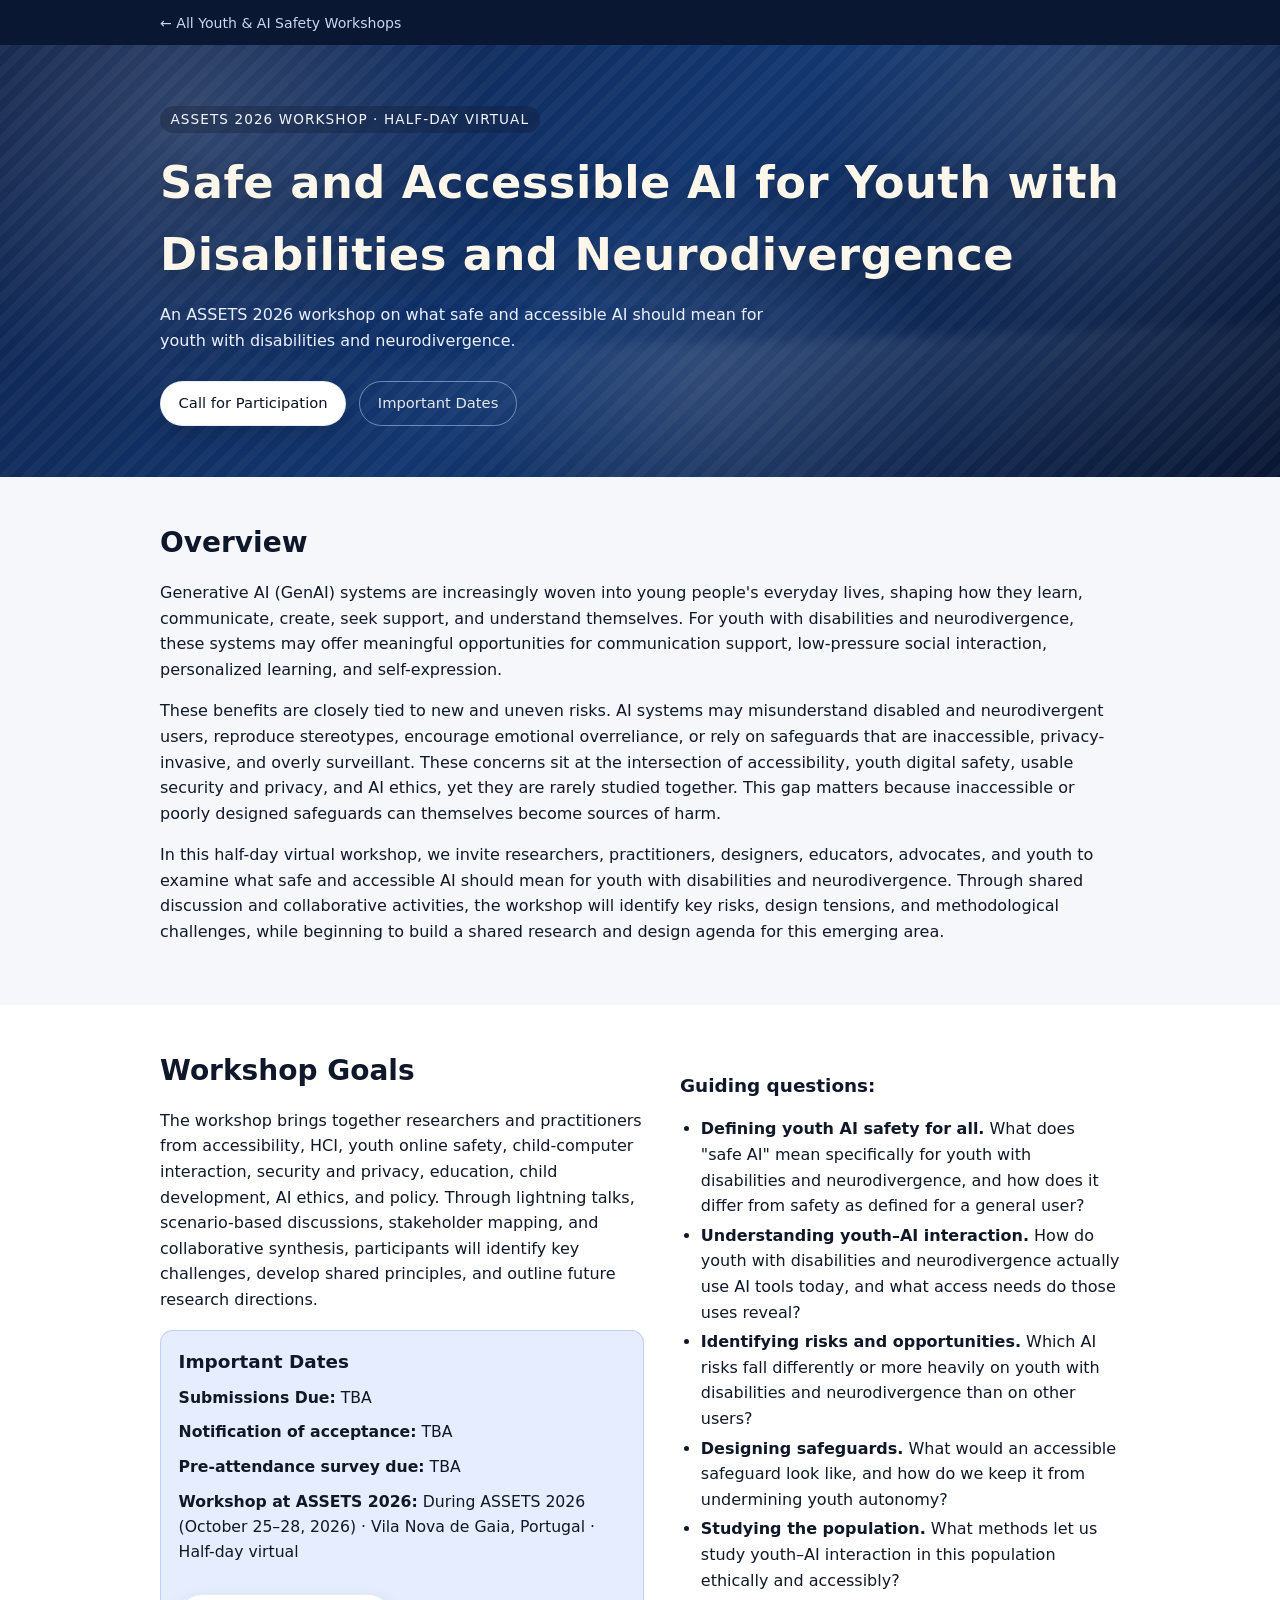
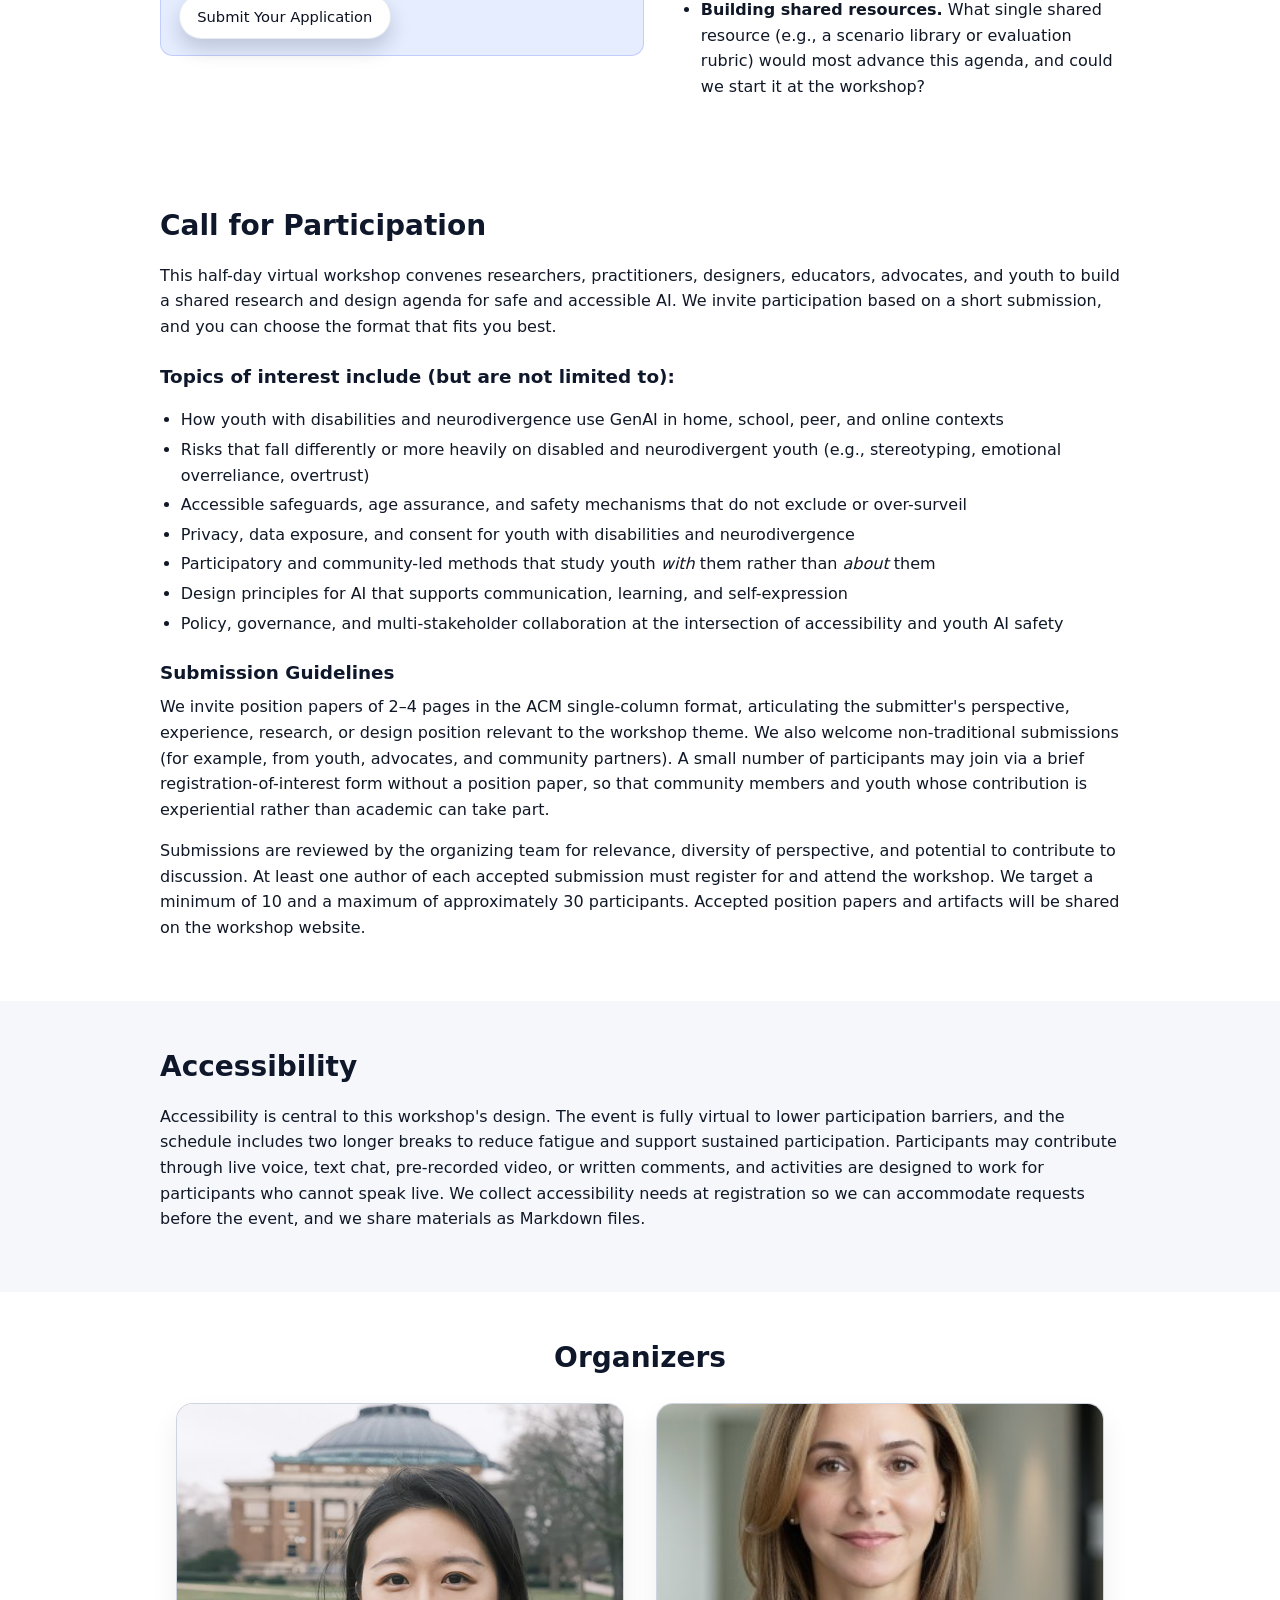
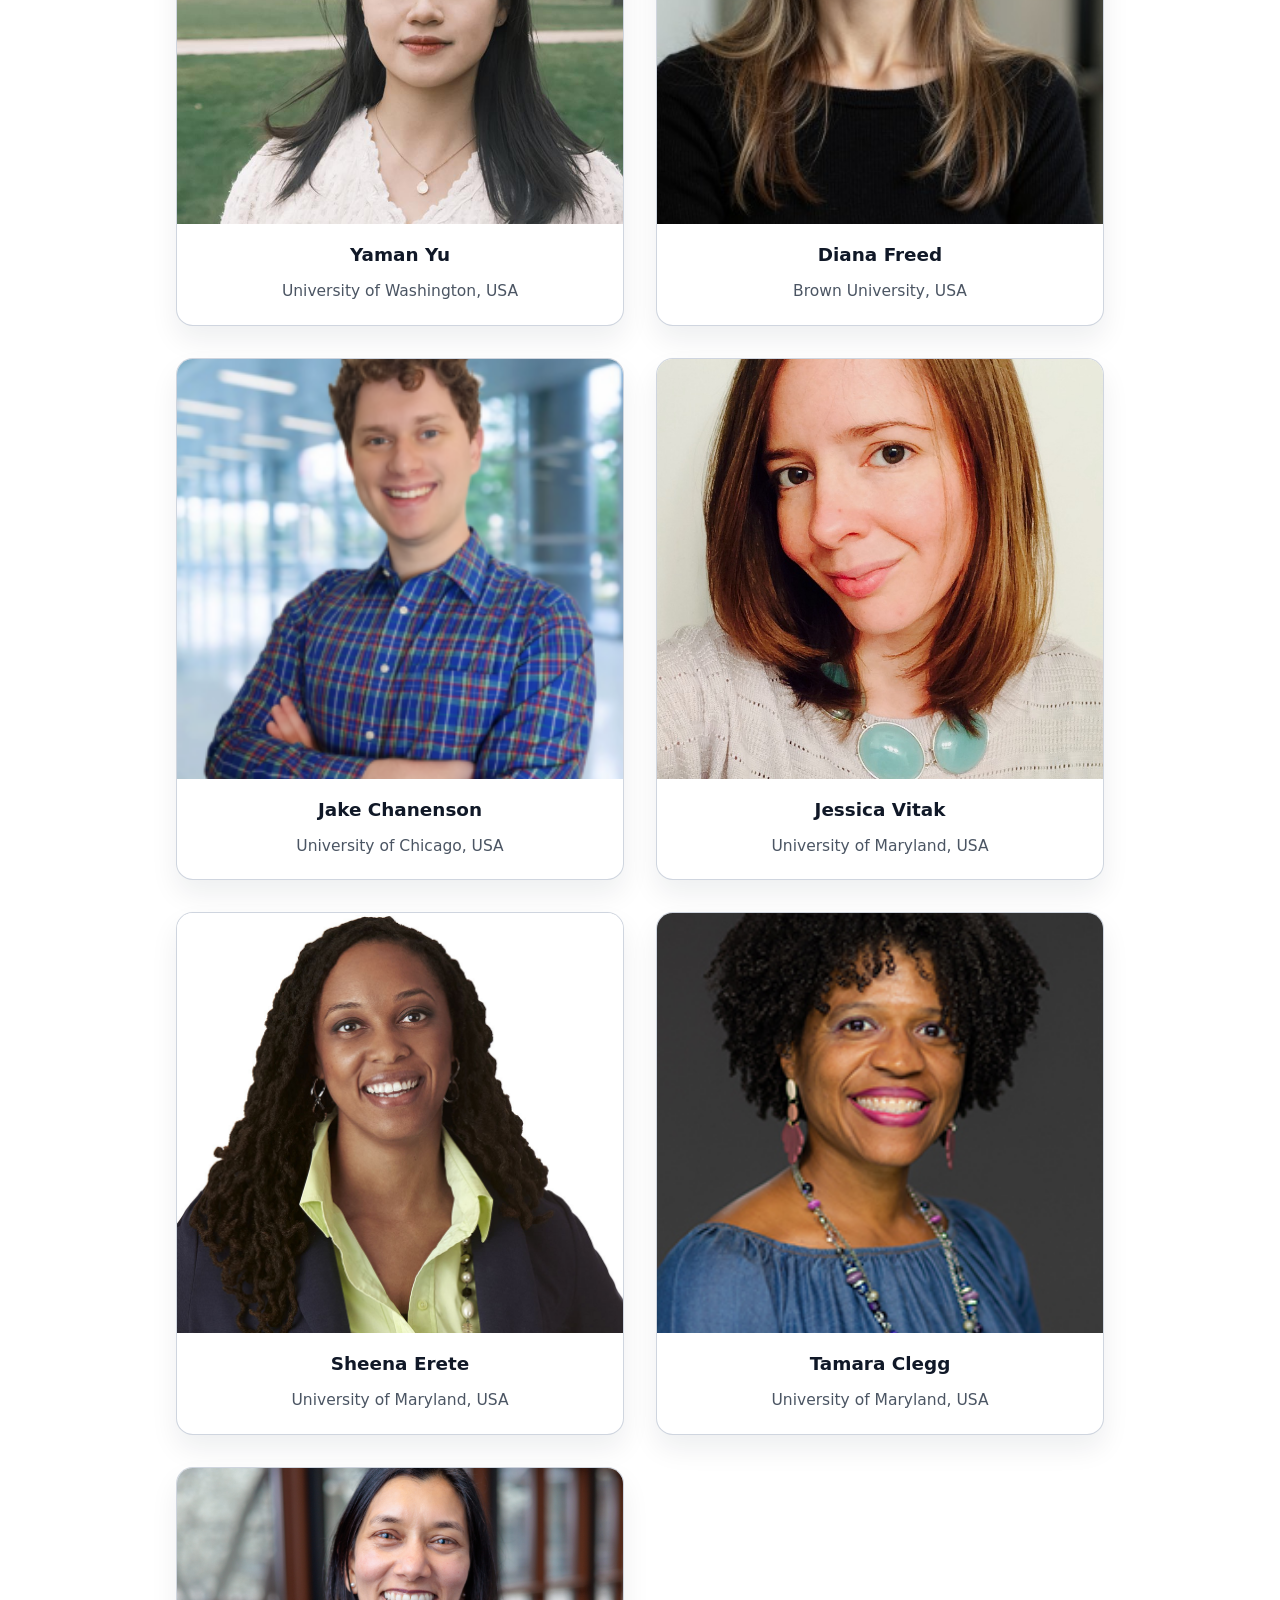
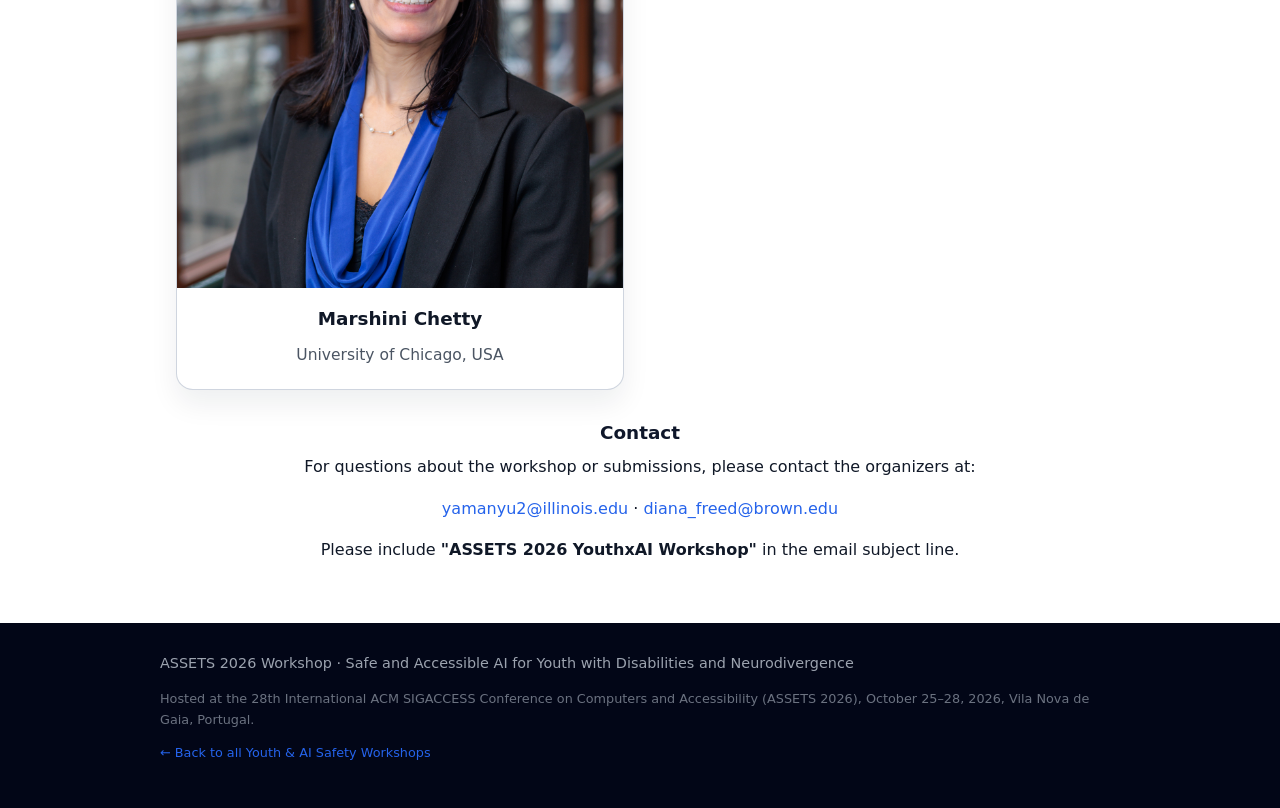
==== workshops/2026_assets/index.html @ 7a335ce5 "ASSETS 2026" ====
<!DOCTYPE html>
<html lang="en">
  <head>
    <meta charset="UTF-8" />
    <meta
      name="viewport"
      content="width=device-width, initial-scale=1.0"
    />
    <title>Safe and Accessible AI for Youth with Disabilities and Neurodivergence – ASSETS 2026 Workshop</title>
    <link rel="stylesheet" href="../../assets/css/style.css?v=10" />
  </head>
  <body>
    <div class="breadcrumb-bar">
      <div class="breadcrumb-inner">
        <a href="../../index.html">&larr; All Youth &amp; AI Safety Workshops</a>
      </div>
    </div>

    <header class="hero">
      <div class="hero-inner">
        <p class="tag">ASSETS 2026 Workshop · Half-Day Virtual</p>
        <h1>Safe and Accessible AI for Youth with Disabilities and Neurodivergence</h1>
        <p class="subtitle">
          An ASSETS 2026 workshop on what safe and accessible AI should mean for youth with disabilities and
          neurodivergence.
        </p>
        <a href="#call-for-participation" class="button primary">Call for Participation</a>
        <a href="#important-dates" class="button ghost">Important Dates</a>
      </div>
    </header>

    <main>
      <section id="overview" class="section">
        <div class="section-inner">
          <h2>Overview</h2>
          <p>
            Generative AI (GenAI) systems are increasingly woven into young people's everyday lives, shaping how they
            learn, communicate, create, seek support, and understand themselves. For youth with disabilities and
            neurodivergence, these systems may offer meaningful opportunities for communication support, low-pressure
            social interaction, personalized learning, and self-expression.
          </p>
          <p>
            These benefits are closely tied to new and uneven risks. AI systems may misunderstand disabled and
            neurodivergent users, reproduce stereotypes, encourage emotional overreliance, or rely on safeguards that are
            inaccessible, privacy-invasive, and overly surveillant. These concerns sit at the intersection of
            accessibility, youth digital safety, usable security and privacy, and AI ethics, yet they are rarely studied
            together. This gap matters because inaccessible or poorly designed safeguards can themselves become sources
            of harm.
          </p>
          <p>
            In this half-day virtual workshop, we invite researchers, practitioners, designers, educators, advocates, and
            youth to examine what safe and accessible AI should mean for youth with disabilities and neurodivergence.
            Through shared discussion and collaborative activities, the workshop will identify key risks, design
            tensions, and methodological challenges, while beginning to build a shared research and design agenda for
            this emerging area.
          </p>
        </div>
      </section>

      <section id="goals" class="section alt">
        <div class="section-inner two-column">
          <div>
            <h2>Workshop Goals</h2>
            <p>
              The workshop brings together researchers and practitioners from accessibility, HCI, youth online safety,
              child-computer interaction, security and privacy, education, child development, AI ethics, and policy.
              Through lightning talks, scenario-based discussions, stakeholder mapping, and collaborative synthesis,
              participants will identify key challenges, develop shared principles, and outline future research
              directions.
            </p>
            <div id="important-dates" class="inline-dates">
              <h3>Important Dates</h3>
              <ul>
                <li><strong>Submissions Due:</strong> TBA</li>
                <li><strong>Notification of acceptance:</strong> TBA</li>
                <li><strong>Pre-attendance survey due:</strong> TBA</li>
                <li><strong>Workshop at ASSETS 2026:</strong> During ASSETS 2026 (October 25–28, 2026) · Vila Nova de Gaia, Portugal · Half-day virtual</li>
              </ul>
              <p style="margin-top: 1.5rem; margin-bottom: 0;">
                <a href="#call-for-participation" class="button primary">Submit Your Application</a>
              </p>
            </div>
          </div>
          <div>
            <h3>Guiding questions:</h3>
            <ul>
              <li>
                <strong>Defining youth AI safety for all.</strong> What does "safe AI" mean specifically for youth with
                disabilities and neurodivergence, and how does it differ from safety as defined for a general user?
              </li>
              <li>
                <strong>Understanding youth–AI interaction.</strong> How do youth with disabilities and neurodivergence
                actually use AI tools today, and what access needs do those uses reveal?
              </li>
              <li>
                <strong>Identifying risks and opportunities.</strong> Which AI risks fall differently or more heavily on
                youth with disabilities and neurodivergence than on other users?
              </li>
              <li>
                <strong>Designing safeguards.</strong> What would an accessible safeguard look like, and how do we keep
                it from undermining youth autonomy?
              </li>
              <li>
                <strong>Studying the population.</strong> What methods let us study youth–AI interaction in this
                population ethically and accessibly?
              </li>
              <li>
                <strong>Building shared resources.</strong> What single shared resource (e.g., a scenario library or
                evaluation rubric) would most advance this agenda, and could we start it at the workshop?
              </li>
            </ul>
          </div>
        </div>
      </section>

      <section id="call-for-participation" class="section alt">
        <div class="section-inner">
          <h2>Call for Participation</h2>
          <p>
            This half-day virtual workshop convenes researchers, practitioners, designers, educators, advocates, and
            youth to build a shared research and design agenda for safe and accessible AI. We invite participation based
            on a short submission, and you can choose the format that fits you best.
          </p>
          <h3>Topics of interest include (but are not limited to):</h3>
          <ul>
            <li>How youth with disabilities and neurodivergence use GenAI in home, school, peer, and online contexts</li>
            <li>Risks that fall differently or more heavily on disabled and neurodivergent youth (e.g., stereotyping, emotional overreliance, overtrust)</li>
            <li>Accessible safeguards, age assurance, and safety mechanisms that do not exclude or over-surveil</li>
            <li>Privacy, data exposure, and consent for youth with disabilities and neurodivergence</li>
            <li>Participatory and community-led methods that study youth <em>with</em> them rather than <em>about</em> them</li>
            <li>Design principles for AI that supports communication, learning, and self-expression</li>
            <li>Policy, governance, and multi-stakeholder collaboration at the intersection of accessibility and youth AI safety</li>
          </ul>

          <h3>Submission Guidelines</h3>
          <p>
            We invite position papers of 2–4 pages in the ACM single-column format, articulating the submitter's
            perspective, experience, research, or design position relevant to the workshop theme. We also welcome
            non-traditional submissions (for example, from youth, advocates, and community partners). A small number of
            participants may join via a brief registration-of-interest form without a position paper, so that community
            members and youth whose contribution is experiential rather than academic can take part.
          </p>
          <p>
            Submissions are reviewed by the organizing team for relevance, diversity of perspective, and potential to
            contribute to discussion. At least one author of each accepted submission must register for and attend the
            workshop. We target a minimum of 10 and a maximum of approximately 30 participants. Accepted position papers
            and artifacts will be shared on the workshop website.
          </p>
        </div>
      </section>

      <section id="accessibility" class="section">
        <div class="section-inner">
          <h2>Accessibility</h2>
          <p>
            Accessibility is central to this workshop's design. The event is fully virtual to lower participation
            barriers, and the schedule includes two longer breaks to reduce fatigue and support sustained participation.
            Participants may contribute through live voice, text chat, pre-recorded video, or written comments, and
            activities are designed to work for participants who cannot speak live. We collect accessibility needs at
            registration so we can accommodate requests before the event, and we share materials as Markdown files.
          </p>
        </div>
      </section>

      <section id="organizers" class="section alt">
        <div class="section-inner">
          <h2 class="organizers-title">Organizers</h2>
          <div class="organizers-full">
            <div class="organizers-grid">
              <div class="organizer-card">
                <img class="organizer-photo" src="../../assets/img/organizers/yaman.jpg" alt="Yaman Yu" />
                <div class="organizer-info">
                  <p class="organizer-name">Yaman Yu</p>
                  <p class="organizer-affiliation">University of Washington, USA</p>
                </div>
              </div>
              <div class="organizer-card">
                <img class="organizer-photo" src="../../assets/img/organizers/Diana.jpeg" alt="Diana Freed" />
                <div class="organizer-info">
                  <p class="organizer-name">Diana Freed</p>
                  <p class="organizer-affiliation">Brown University, USA</p>
                </div>
              </div>
              <div class="organizer-card">
                <img class="organizer-photo" src="../../assets/img/organizers/Jake.png" alt="Jake Chanenson" />
                <div class="organizer-info">
                  <p class="organizer-name">Jake Chanenson</p>
                  <p class="organizer-affiliation">University of Chicago, USA</p>
                </div>
              </div>
              <div class="organizer-card">
                <img class="organizer-photo" src="../../assets/img/organizers/jessica.jpg" alt="Jessica Vitak" />
                <div class="organizer-info">
                  <p class="organizer-name">Jessica Vitak</p>
                  <p class="organizer-affiliation">University of Maryland, USA</p>
                </div>
              </div>
              <div class="organizer-card">
                <img class="organizer-photo" src="../../assets/img/organizers/Sheena.jpg" alt="Sheena Erete" />
                <div class="organizer-info">
                  <p class="organizer-name">Sheena Erete</p>
                  <p class="organizer-affiliation">University of Maryland, USA</p>
                </div>
              </div>
              <div class="organizer-card">
                <img class="organizer-photo" src="../../assets/img/organizers/tammy.jpg" alt="Tamara Clegg" />
                <div class="organizer-info">
                  <p class="organizer-name">Tamara Clegg</p>
                  <p class="organizer-affiliation">University of Maryland, USA</p>
                </div>
              </div>
              <div class="organizer-card">
                <img class="organizer-photo" src="../../assets/img/organizers/Marshini.jpg" alt="Marshini Chetty" />
                <div class="organizer-info">
                  <p class="organizer-name">Marshini Chetty</p>
                  <p class="organizer-affiliation">University of Chicago, USA</p>
                </div>
              </div>
            </div>
            <div class="contact-block">
              <h3>Contact</h3>
              <p>
                For questions about the workshop or submissions, please contact the organizers at:
              </p>
              <p class="contact">
                <a href="mailto:yamanyu2@illinois.edu">yamanyu2@illinois.edu</a> ·
                <a href="mailto:diana_freed@brown.edu">diana_freed@brown.edu</a>
              </p>
              <p>
                Please include <strong>"ASSETS 2026 YouthxAI Workshop"</strong> in the email subject line.
              </p>
            </div>
          </div>
        </div>
      </section>
    </main>

    <footer class="footer">
      <div class="footer-inner">
        <p>
          ASSETS 2026 Workshop · Safe and Accessible AI for Youth with Disabilities and Neurodivergence
        </p>
        <p class="small">
          Hosted at the 28th International ACM SIGACCESS Conference on Computers and Accessibility (ASSETS 2026),
          October 25–28, 2026, Vila Nova de Gaia, Portugal.
        </p>
        <p class="small"><a href="../../index.html">&larr; Back to all Youth &amp; AI Safety Workshops</a></p>
      </div>
    </footer>
  </body>
</html>
---- assets/css/style.css ----
/* Base layout */
*,
*::before,
*::after {
  box-sizing: border-box;
}

html,
body {
  margin: 0;
  padding: 0;
  font-family: system-ui, -apple-system, BlinkMacSystemFont, "Segoe UI", sans-serif;
  color: #101827;
  background-color: #f5f7fb;
}

body {
  line-height: 1.6;
}

a {
  color: #2563eb;
  text-decoration: none;
}

a:hover {
  text-decoration: underline;
}

h1,
h2,
h3 {
  margin-top: 0;
  color: #0f172a;
}

p {
  margin-top: 0;
}

main {
  display: block;
}

/* Hero */
.hero {
  background: linear-gradient(135deg, #0e2047 0%, #123670 48%, #0a1733 100%);
  color: #f3f6ff;
  padding: 3.8rem 1.5rem 3.2rem;
  position: relative;
  overflow: hidden;
}

.hero-inner {
  max-width: 960px;
  margin: 0 auto;
  position: relative;
  z-index: 1;
}

.hero::before {
  content: "";
  position: absolute;
  inset: 0;
  background: radial-gradient(circle at 15% 18%, rgba(255, 255, 255, 0.16), transparent 26%),
    radial-gradient(circle at 85% 12%, rgba(255, 255, 255, 0.12), transparent 24%),
    radial-gradient(circle at 55% 78%, rgba(255, 255, 255, 0.1), transparent 30%),
    repeating-linear-gradient(135deg, rgba(255, 255, 255, 0.04) 0, rgba(255, 255, 255, 0.04) 8px, transparent 8px, transparent 16px);
  pointer-events: none;
  opacity: 0.9;
}

.hero::after {
  content: "";
  position: absolute;
  bottom: -80px;
  left: 10%;
  width: 120%;
  height: 220px;
  background: radial-gradient(ellipse at top, rgba(255, 255, 255, 0.08), transparent 55%);
  filter: blur(6px);
  transform: rotate(-2deg);
  pointer-events: none;
}

.hero h1 {
  font-size: clamp(2.1rem, 3vw + 1rem, 2.8rem);
  margin-bottom: 0.75rem;
  color: #fdf7eb;
  letter-spacing: 0.01em;
  text-shadow: 0 12px 32px rgba(0, 0, 0, 0.3), 0 0 1px rgba(0, 0, 0, 0.35);
}

.tag {
  display: inline-block;
  font-size: 0.85rem;
  text-transform: uppercase;
  letter-spacing: 0.08em;
  padding: 0.15rem 0.65rem;
  border-radius: 999px;
  background: rgba(15, 23, 42, 0.28);
  backdrop-filter: blur(4px);
  margin-bottom: 0.9rem;
}

.subtitle {
  max-width: 40rem;
  font-size: 1rem;
  margin-bottom: 1.3rem;
  color: #e9f0ff;
  text-shadow: 0 8px 24px rgba(0, 0, 0, 0.26);
}

.button {
  display: inline-block;
  padding: 0.6rem 1.1rem;
  border-radius: 999px;
  border: 1px solid transparent;
  font-weight: 500;
  font-size: 0.92rem;
  margin-right: 0.5rem;
  margin-top: 0.4rem;
  cursor: pointer;
  transition: background-color 0.15s ease, color 0.15s ease, border-color 0.15s ease,
    box-shadow 0.15s ease, transform 0.08s ease;
}

.button.primary {
  background: #ffffff;
  color: #0b1120;
  border-color: rgba(226, 232, 240, 0.8);
  box-shadow: 0 10px 20px rgba(15, 23, 42, 0.18);
}

.button.primary:hover {
  background: #e5e7eb;
  text-decoration: none;
  transform: translateY(-1px);
  box-shadow: 0 14px 26px rgba(15, 23, 42, 0.18);
}

.button.ghost {
  background: transparent;
  color: #e5e7eb;
  border-color: rgba(191, 219, 254, 0.5);
}

.button.ghost:hover {
  background: rgba(15, 23, 42, 0.46);
  text-decoration: none;
}

/* Sections */
.section {
  padding: 2.75rem 1.5rem;
}

.section.alt {
  background-color: #ffffff;
}

.section-inner {
  max-width: 960px;
  margin: 0 auto;
}

.section h2 {
  font-size: 1.75rem;
  margin-bottom: 0.9rem;
}

.section h3 {
  font-size: 1.15rem;
  margin-top: 1.4rem;
  margin-bottom: 0.4rem;
}

.section p + p {
  margin-top: 0.6rem;
}

.note {
  font-size: 0.9rem;
  color: #4b5563;
  background-color: #e5edff;
  border-radius: 0.6rem;
  padding: 0.7rem 0.9rem;
  border: 1px solid rgba(129, 140, 248, 0.4);
  margin-top: 0.9rem;
}

ul,
ol {
  padding-left: 1.3rem;
}

li + li {
  margin-top: 0.25rem;
}

/* Two-column layout */
.two-column {
  display: grid;
  grid-template-columns: minmax(0, 1.1fr) minmax(0, 1fr);
  gap: 2.25rem;
  align-items: flex-start;
}

@media (max-width: 768px) {
  .two-column {
    grid-template-columns: minmax(0, 1fr);
  }

  .hero {
    padding-top: 2.6rem;
    padding-bottom: 2.4rem;
  }
}

/* Dates grid */
.dates-grid {
  display: grid;
  grid-template-columns: repeat(auto-fit, minmax(210px, 1fr));
  gap: 1.1rem;
  margin-top: 1.3rem;
}

.date-card {
  background-color: #ffffff;
  border-radius: 0.75rem;
  padding: 0.9rem 1rem;
  border: 1px solid rgba(148, 163, 184, 0.45);
  box-shadow: 0 10px 22px rgba(15, 23, 42, 0.04);
}

.date-label {
  font-size: 0.85rem;
  text-transform: uppercase;
  letter-spacing: 0.06em;
  color: #6b7280;
  margin-bottom: 0.25rem;
}

.date-value {
  font-weight: 600;
  color: #111827;
}

/* Inline dates block */
.inline-dates {
  margin-top: 1.1rem;
  padding: 1rem 1.1rem;
  background-color: #e5edff;
  border: 1px solid rgba(129, 140, 248, 0.35);
  border-radius: 0.8rem;
}

.inline-dates h3 {
  margin: 0 0 0.5rem;
}

.inline-dates ul {
  list-style: none;
  padding-left: 0;
  margin: 0;
  display: grid;
  gap: 0.35rem;
}

.inline-dates li {
  font-size: 0.98rem;
}

/* Organizers */
.organizers-title {
  text-align: center;
  margin-bottom: 0.4rem;
}

.organizers-full {
  max-width: 1200px;
  width: calc(100% - 2rem);
  margin: 0 auto;
}

.organizers-grid {
  display: grid;
  grid-template-columns: repeat(auto-fit, minmax(300px, 1fr));
  gap: 2rem;
  margin-top: 1.4rem;
}

.organizer-card {
  display: flex;
  flex-direction: column;
  align-items: center;
  background-color: #ffffff;
  border-radius: 1.05rem;
  overflow: hidden;
  border: 1px solid rgba(148, 163, 184, 0.45);
  box-shadow: 0 14px 28px rgba(15, 23, 42, 0.07);
}

.organizer-photo {
  width: 100%;
  height: 420px;
  object-fit: cover;
  background: #e5e7eb;
  display: block;
}

.organizer-info {
  display: flex;
  flex-direction: column;
  align-items: center;
  text-align: center;
  padding: 1rem 1.2rem 1.3rem;
}

.organizer-name {
  font-weight: 700;
  margin: 0;
  font-size: 1.15rem;
}

.organizer-affiliation {
  margin: 0.25rem 0 0;
  color: #4b5563;
  font-size: 0.97rem;
}

.team-list {
  list-style: none;
  margin: 1.4rem 0 0;
  padding: 0;
  display: grid;
  grid-template-columns: repeat(auto-fit, minmax(240px, 1fr));
  gap: 1rem;
}

.team-list li {
  display: flex;
}

.team-card {
  display: block;
  width: 100%;
  background-color: #ffffff;
  border: 1px solid rgba(148, 163, 184, 0.45);
  border-radius: 0.9rem;
  box-shadow: 0 10px 22px rgba(15, 23, 42, 0.06);
  padding: 0.95rem 1.15rem;
  color: #4b5563;
  font-size: 0.97rem;
  text-decoration: none;
  transition: transform 0.15s ease, box-shadow 0.15s ease, border-color 0.15s ease;
}

.team-card:hover {
  transform: translateY(-2px);
  box-shadow: 0 16px 30px rgba(15, 23, 42, 0.12);
  border-color: rgba(37, 99, 235, 0.55);
}

.team-card strong {
  display: block;
  color: #111827;
  font-weight: 700;
  font-size: 1.05rem;
}

.team-affil {
  display: block;
  color: #6b7280;
  font-size: 0.9rem;
  margin-top: 0.15rem;
}

.team-bio {
  display: block;
  color: #4b5563;
  font-size: 0.95rem;
  line-height: 1.55;
  margin-top: 0.6rem;
}

.contact-block {
  margin-top: 1.8rem;
  text-align: center;
}

.contact {
  font-weight: 500;
}

.contact a {
  word-break: break-all;
}

@media (max-width: 640px) {
  .organizer-photo {
    height: 300px;
  }
}

/* Report byline */
.report-authors {
  font-size: 0.9rem;
  color: #6b7280;
  margin-bottom: 1.6rem;
  padding-bottom: 1rem;
  border-bottom: 1px solid rgba(148, 163, 184, 0.4);
}

/* Status / closed indicators */
.status-text {
  font-size: 0.92rem;
  color: #c7d2fe;
  margin-bottom: 0.9rem;
}

.button.disabled {
  background: #e2e8f0;
  color: #64748b;
  border-color: rgba(148, 163, 184, 0.6);
  box-shadow: none;
  cursor: default;
  pointer-events: none;
}

.closed-badge {
  display: inline-block;
  font-size: 0.7rem;
  text-transform: uppercase;
  letter-spacing: 0.06em;
  font-weight: 700;
  color: #6b7280;
  background: #e5e7eb;
  border-radius: 999px;
  padding: 0.2rem 0.6rem;
  vertical-align: middle;
  margin-left: 0.5rem;
}

/* Breadcrumb bar (sub-pages) */
.breadcrumb-bar {
  background-color: #0a1733;
  padding: 0.6rem 1.5rem;
}

.breadcrumb-inner {
  max-width: 960px;
  margin: 0 auto;
}

.breadcrumb-inner a {
  color: #cbd5f5;
  font-size: 0.88rem;
  font-weight: 500;
}

.breadcrumb-inner a:hover {
  color: #ffffff;
}

/* Friendly landing page hero */
.hero-friendly {
  background: linear-gradient(135deg, #2d6a4f 0%, #3a86ff 55%, #1b4332 100%);
}

/* Workshop cards on landing page */
.workshop-grid {
  display: grid;
  grid-template-columns: repeat(auto-fit, minmax(280px, 1fr));
  gap: 1.5rem;
  margin-top: 1.4rem;
}

.workshop-card {
  display: flex;
  flex-direction: column;
  background-color: #ffffff;
  border-radius: 1rem;
  padding: 1.5rem;
  border: 1px solid rgba(148, 163, 184, 0.45);
  box-shadow: 0 14px 28px rgba(15, 23, 42, 0.06);
  color: inherit;
  transition: transform 0.15s ease, box-shadow 0.15s ease;
}

a.workshop-card:hover {
  text-decoration: none;
  transform: translateY(-3px);
  box-shadow: 0 18px 32px rgba(15, 23, 42, 0.1);
}

.workshop-card-tag {
  display: inline-block;
  font-size: 0.78rem;
  text-transform: uppercase;
  letter-spacing: 0.06em;
  color: #2d6a4f;
  font-weight: 600;
  margin-bottom: 0.5rem;
}

.workshop-card h3 {
  margin-top: 0;
  margin-bottom: 0.5rem;
  font-size: 1.2rem;
}

.workshop-card p {
  color: #4b5563;
  font-size: 0.95rem;
}

.workshop-card-link {
  margin-top: 1rem;
  font-weight: 600;
  color: #2563eb;
}

.workshop-card-placeholder {
  background-color: #f8fafc;
  border-style: dashed;
}

.workshop-card-placeholder .workshop-card-tag {
  color: #6b7280;
}

/* Listserv section */
.listserv-section {
  background-color: #eef7f1;
}

.listserv-inner {
  text-align: center;
  max-width: 640px;
}

.listserv-inner h2 {
  margin-bottom: 0.6rem;
}

.listserv-button {
  margin-top: 0.6rem;
  font-size: 0.88rem;
}

.listserv-note {
  display: inline-block;
  margin-top: 1rem;
}

/* Footer */
.footer {
  background-color: #020617;
  color: #9ca3af;
  padding: 1.8rem 1.5rem 2rem;
}

.footer-inner {
  max-width: 960px;
  margin: 0 auto;
  font-size: 0.9rem;
}

.footer .small {
  font-size: 0.8rem;
  color: #6b7280;
}
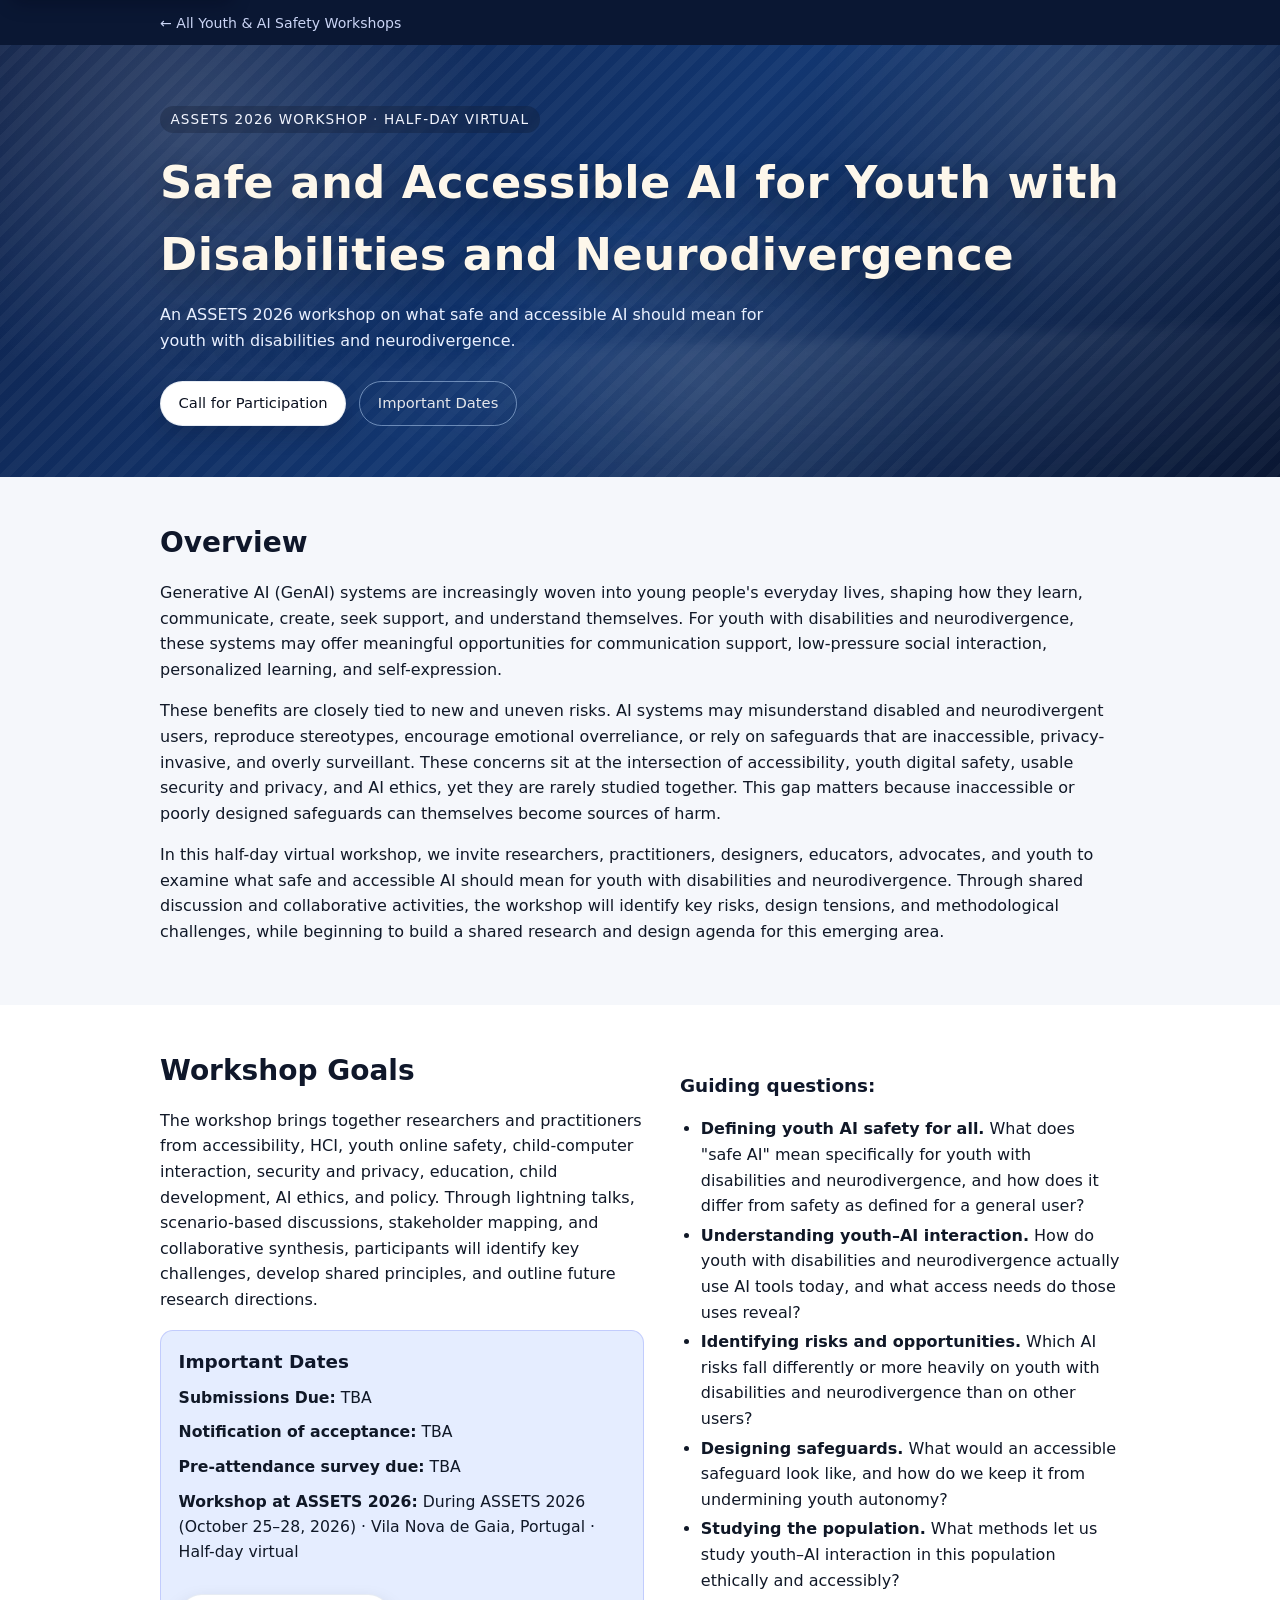
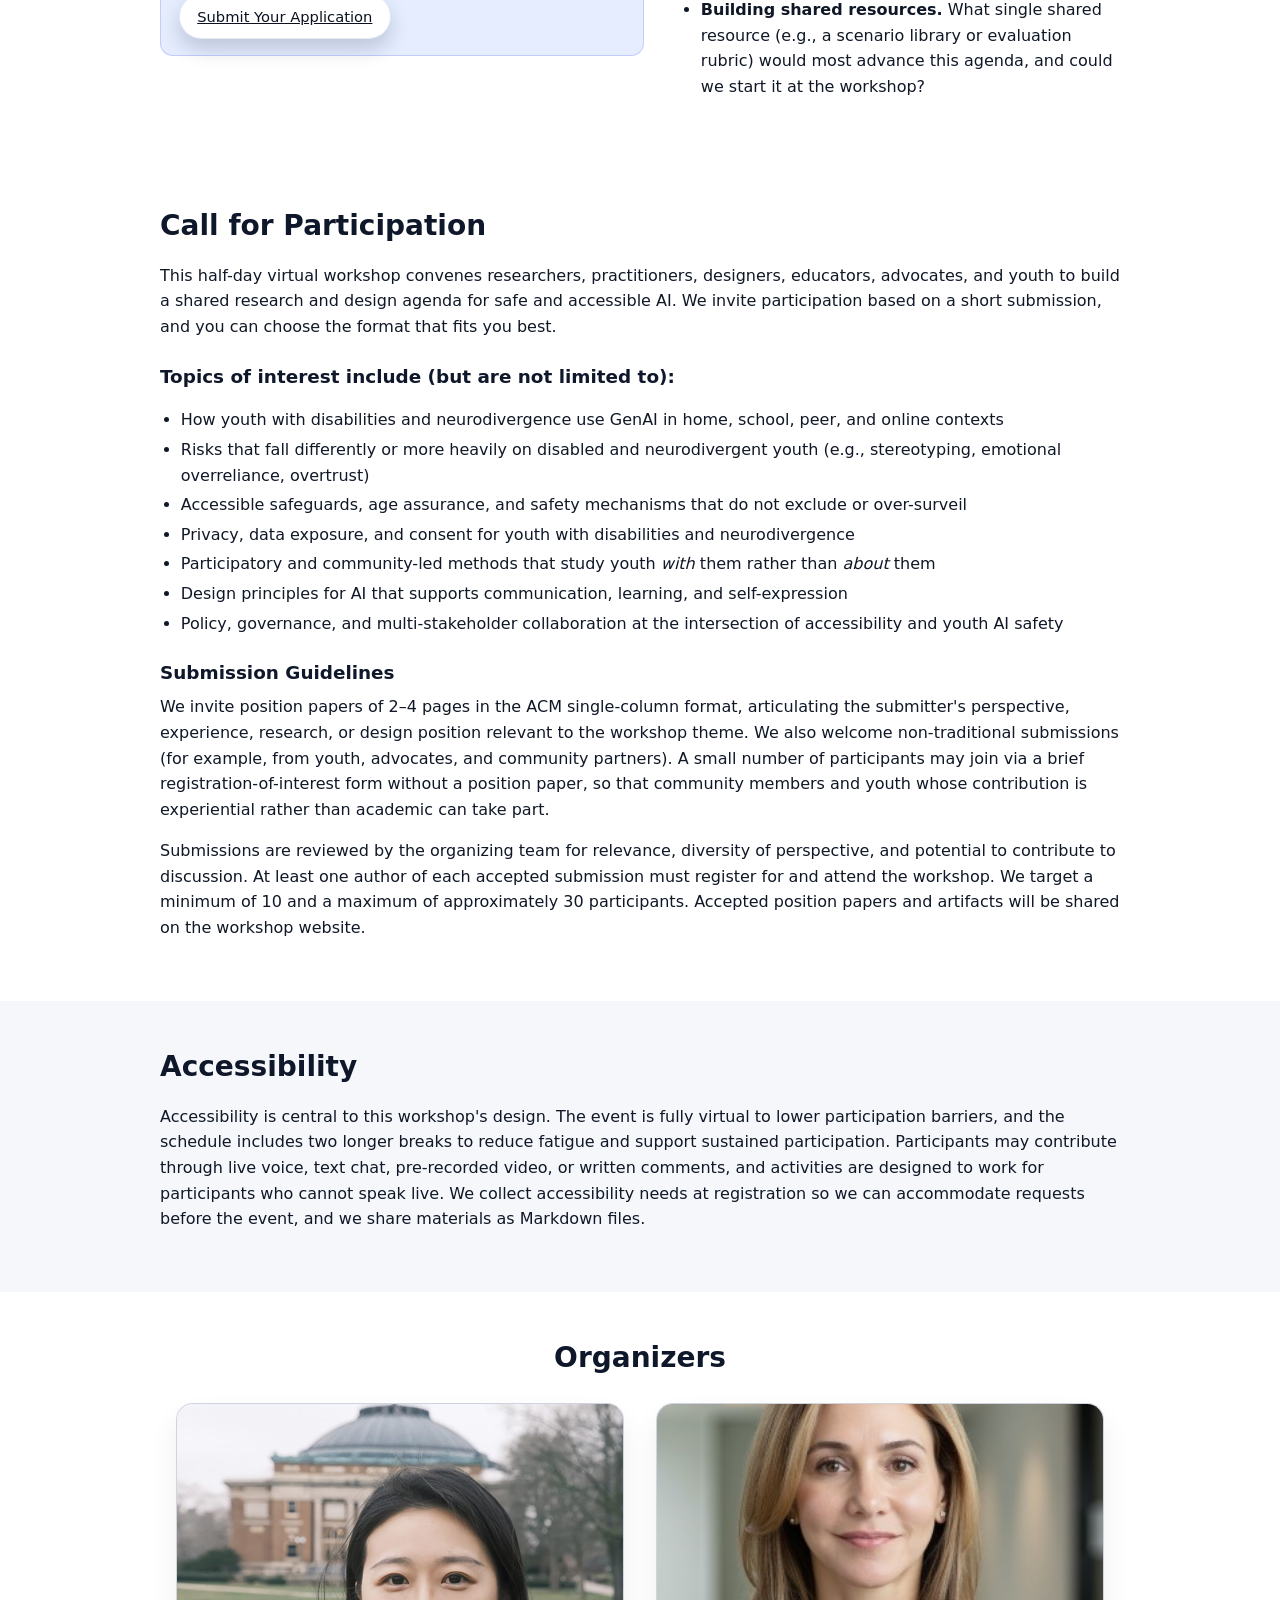
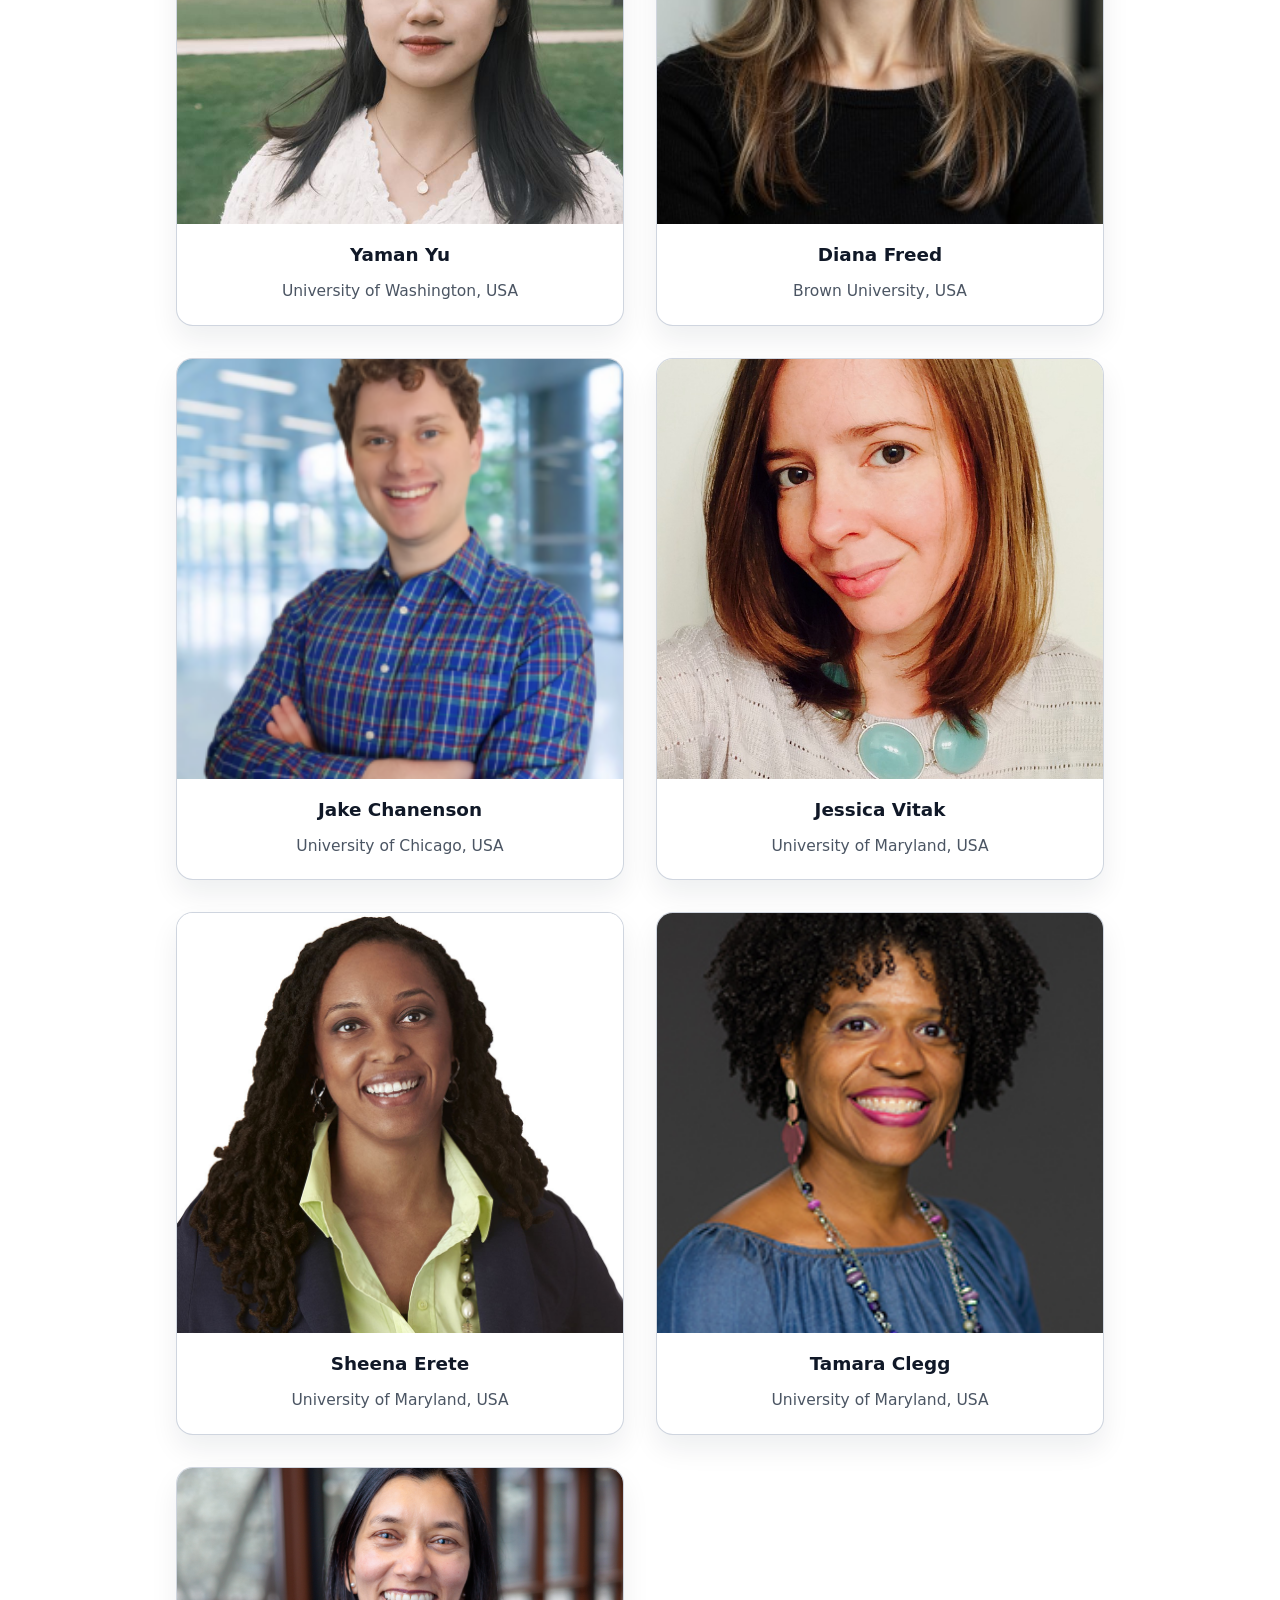
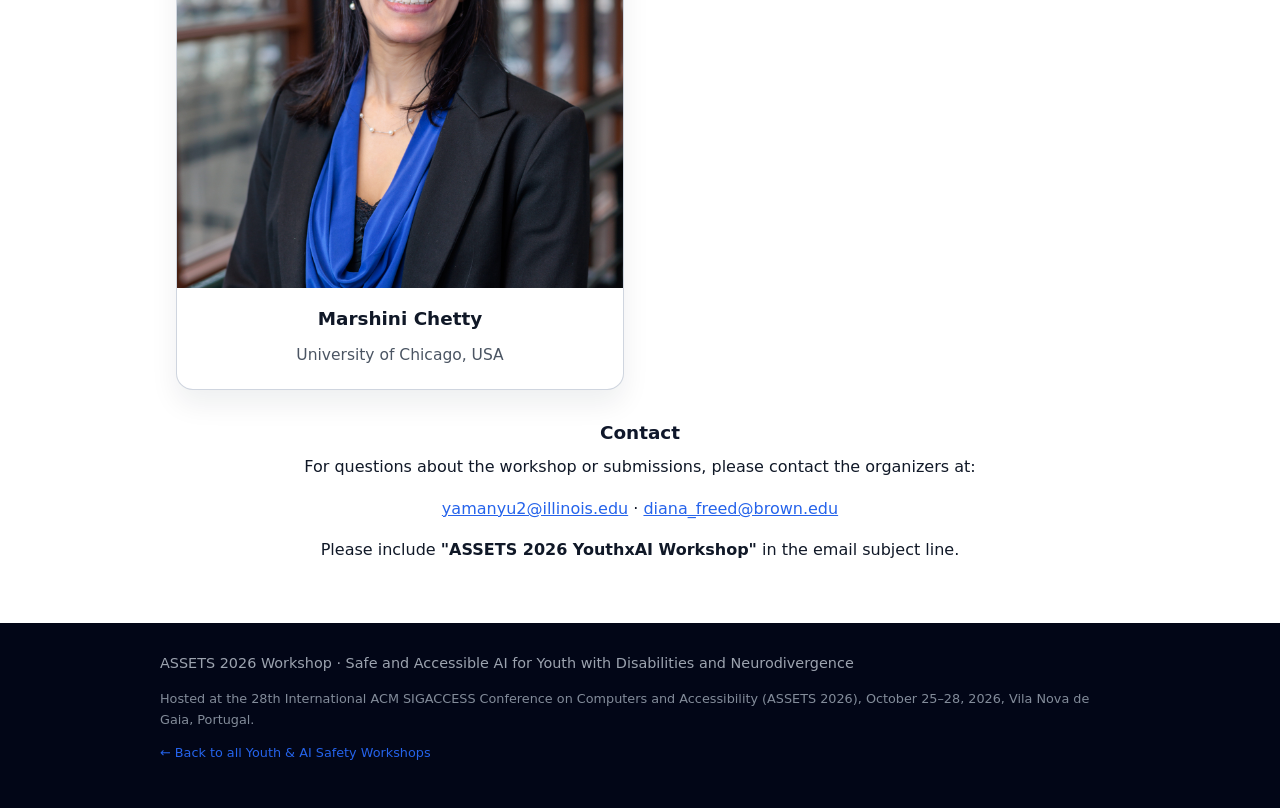
==== commit d6023b4b: "WCAG" ====
--- a/workshops/2026_assets/index.html
+++ b/workshops/2026_assets/index.html
@@ -10,11 +10,12 @@
     <link rel="stylesheet" href="../../assets/css/style.css?v=10" />
   </head>
   <body>
-    <div class="breadcrumb-bar">
+    <a href="#main" class="skip-link">Skip to main content</a>
+    <nav class="breadcrumb-bar" aria-label="Breadcrumb">
       <div class="breadcrumb-inner">
         <a href="../../index.html">&larr; All Youth &amp; AI Safety Workshops</a>
       </div>
-    </div>
+    </nav>
 
     <header class="hero">
       <div class="hero-inner">
@@ -29,7 +30,7 @@
       </div>
     </header>
 
-    <main>
+    <main id="main">
       <section id="overview" class="section">
         <div class="section-inner">
           <h2>Overview</h2>
--- a/assets/css/style.css
+++ b/assets/css/style.css
@@ -25,6 +25,59 @@
 
 a:hover {
   text-decoration: underline;
+}
+
+/* Visible keyboard focus indicator (WCAG 2.4.7) */
+:focus-visible {
+  outline: 3px solid #f59e0b;
+  outline-offset: 2px;
+  border-radius: 4px;
+}
+
+/* Keep a strong focus ring on dark surfaces too */
+.hero a:focus-visible,
+.breadcrumb-inner a:focus-visible,
+.footer a:focus-visible {
+  outline-color: #fbbf24;
+}
+
+/* Skip link — hidden until focused (WCAG 2.4.1) */
+.skip-link {
+  position: absolute;
+  left: 0.75rem;
+  top: -3rem;
+  z-index: 100;
+  background: #ffffff;
+  color: #0b1120;
+  padding: 0.6rem 1rem;
+  border-radius: 0 0 0.5rem 0.5rem;
+  font-weight: 600;
+  box-shadow: 0 6px 18px rgba(2, 6, 23, 0.35);
+  transition: top 0.15s ease;
+}
+
+.skip-link:focus {
+  top: 0;
+  text-decoration: none;
+}
+
+/* Links in body prose carry an underline so they are not distinguished
+   by color alone (WCAG 1.4.1) */
+.section-inner p a,
+.contact a {
+  text-decoration: underline;
+}
+
+/* Respect reduced-motion preferences (WCAG 2.3.3) */
+@media (prefers-reduced-motion: reduce) {
+  *,
+  *::before,
+  *::after {
+    animation-duration: 0.001ms !important;
+    animation-iteration-count: 1 !important;
+    transition-duration: 0.001ms !important;
+    scroll-behavior: auto !important;
+  }
 }
 
 h1,
@@ -569,7 +622,7 @@
 
 .footer .small {
   font-size: 0.8rem;
-  color: #6b7280;
-}
-
-
+  color: #838c9a;
+}
+
+
